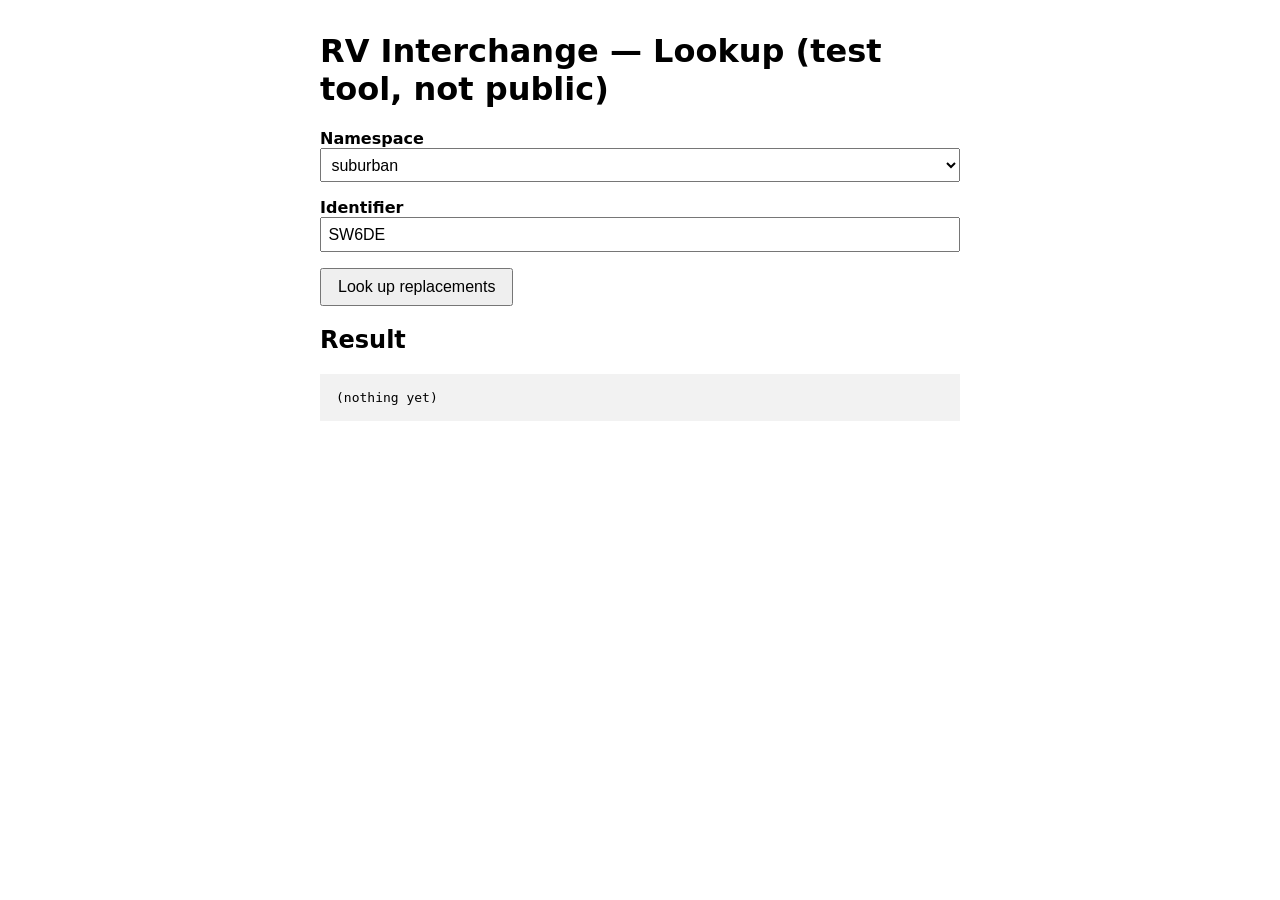
==== web/index.html @ 472de614 "Add static test lookup website" ====
<!doctype html>
<html lang="en">
<head>
  <meta charset="utf-8">
  <title>RV Interchange — Lookup (test)</title>
  <style>
    body { font-family: system-ui, sans-serif; max-width: 40rem; margin: 2rem auto; padding: 0 1rem; }
    label { display: block; margin-top: 1rem; font-weight: bold; }
    input, select { font-size: 1rem; padding: 0.4rem; width: 100%; box-sizing: border-box; }
    button { margin-top: 1rem; font-size: 1rem; padding: 0.5rem 1rem; }
    pre { background: #f2f2f2; padding: 1rem; overflow-x: auto; white-space: pre-wrap; }
    .error { color: #b00020; font-weight: bold; }
  </style>
</head>
<body>
  <h1>RV Interchange — Lookup (test tool, not public)</h1>

  <label for="ns">Namespace</label>
  <select id="ns">
    <option value="suburban">suburban</option>
    <option value="coleman">coleman</option>
    <option value="icm">icm</option>
  </select>

  <label for="identifier">Identifier</label>
  <input id="identifier" type="text" placeholder="e.g. SW6DE" value="SW6DE">

  <button id="lookup">Look up replacements</button>

  <h2>Result</h2>
  <pre id="result">(nothing yet)</pre>

  <script src="app.js"></script>
</body>
</html>
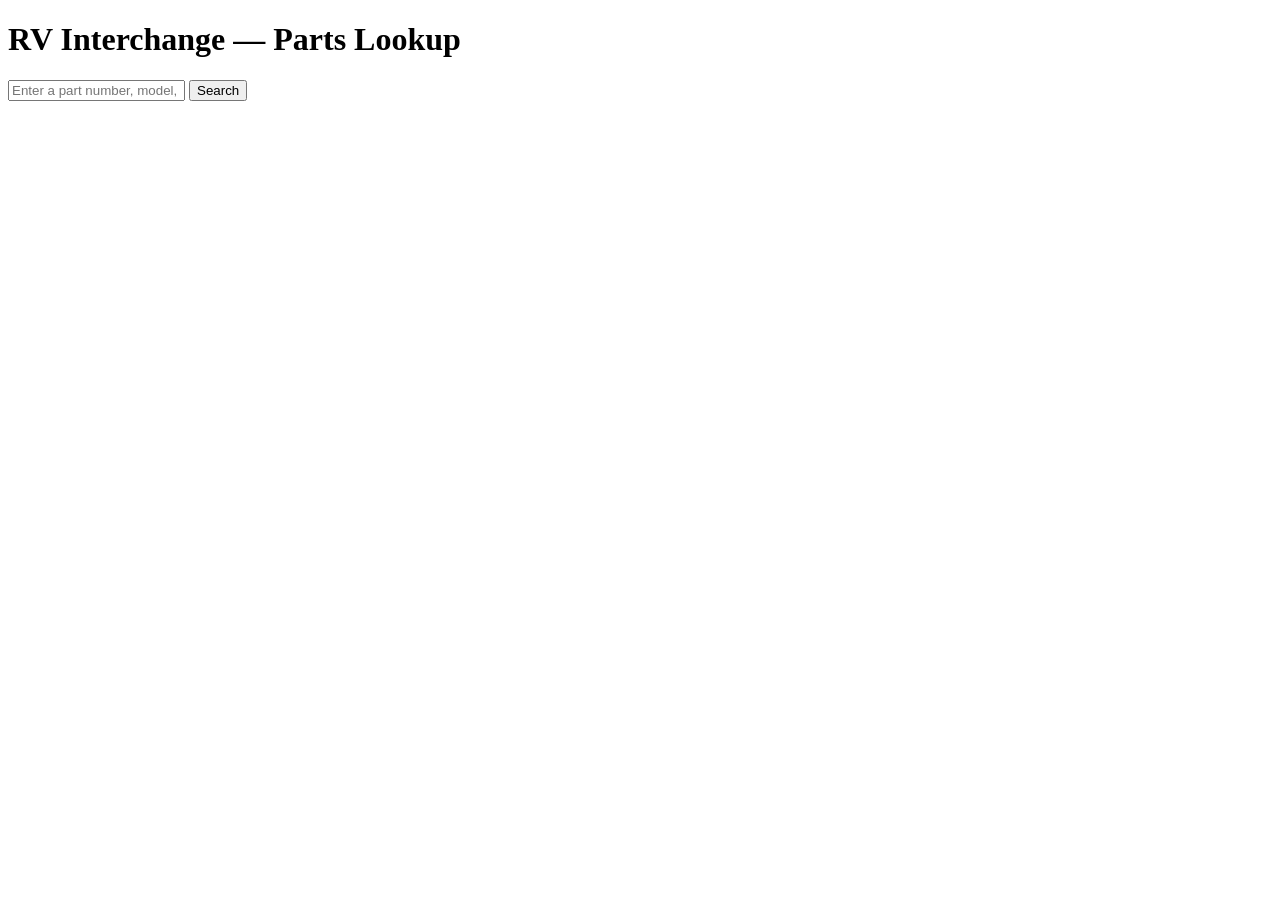
==== commit ec19de1b: "feat: rewrite main page as search-first lookup flow" ====
--- a/web/index.html
+++ b/web/index.html
@@ -2,34 +2,22 @@
 <html lang="en">
 <head>
   <meta charset="utf-8">
-  <title>RV Interchange — Lookup (test)</title>
-  <style>
-    body { font-family: system-ui, sans-serif; max-width: 40rem; margin: 2rem auto; padding: 0 1rem; }
-    label { display: block; margin-top: 1rem; font-weight: bold; }
-    input, select { font-size: 1rem; padding: 0.4rem; width: 100%; box-sizing: border-box; }
-    button { margin-top: 1rem; font-size: 1rem; padding: 0.5rem 1rem; }
-    pre { background: #f2f2f2; padding: 1rem; overflow-x: auto; white-space: pre-wrap; }
-    .error { color: #b00020; font-weight: bold; }
-  </style>
+  <title>RV Interchange — Parts Lookup</title>
+  <link rel="stylesheet" href="style.css">
 </head>
 <body>
-  <h1>RV Interchange — Lookup (test tool, not public)</h1>
+  <h1>RV Interchange — Parts Lookup</h1>
 
-  <label for="ns">Namespace</label>
-  <select id="ns">
-    <option value="suburban">suburban</option>
-    <option value="coleman">coleman</option>
-    <option value="icm">icm</option>
-  </select>
+  <form id="search-form">
+    <input id="search-input" type="text" placeholder="Enter a part number, model, or SKU" autocomplete="off">
+    <button type="submit">Search</button>
+  </form>
 
-  <label for="identifier">Identifier</label>
-  <input id="identifier" type="text" placeholder="e.g. SW6DE" value="SW6DE">
+  <div id="search-status"></div>
+  <ul id="search-results" class="result-list"></ul>
+  <div id="detail-view"></div>
 
-  <button id="lookup">Look up replacements</button>
-
-  <h2>Result</h2>
-  <pre id="result">(nothing yet)</pre>
-
+  <script src="api-client.js"></script>
   <script src="app.js"></script>
 </body>
 </html>
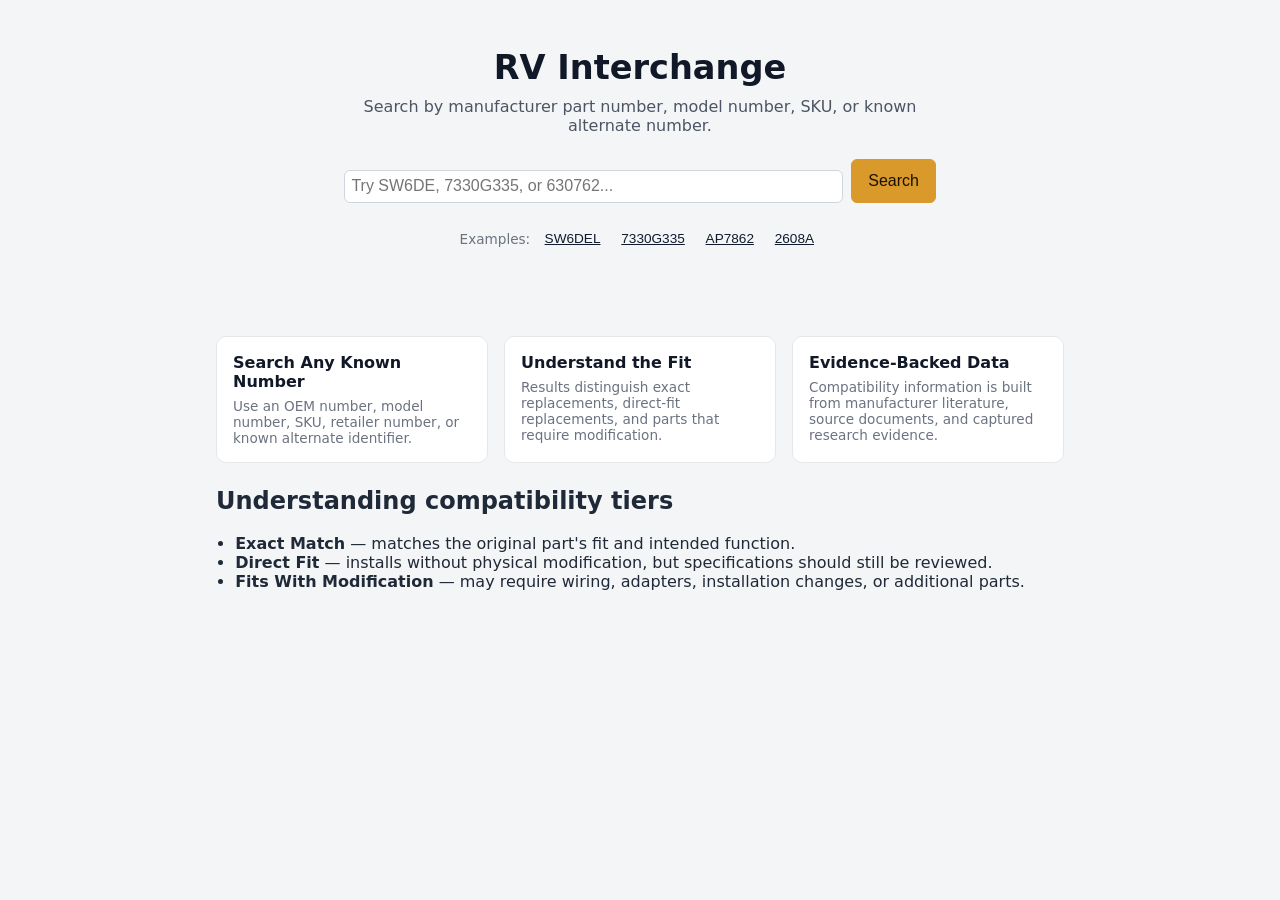
==== commit 08e87cc1: "feat: rewrite index.html with hero, search, examples, and info cards" ====
--- a/web/index.html
+++ b/web/index.html
@@ -5,19 +5,78 @@
   <title>RV Interchange — Parts Lookup</title>
   <link rel="stylesheet" href="style.css">
 </head>
-<body>
-  <h1>RV Interchange — Parts Lookup</h1>
+<body class="public-page">
+  <div id="header-slot"></div>
 
-  <form id="search-form">
-    <input id="search-input" type="text" placeholder="Enter a part number, model, or SKU" autocomplete="off">
-    <button type="submit">Search</button>
-  </form>
+  <main class="site-shell">
+    <section class="hero">
+      <h1>RV Interchange</h1>
+      <p class="hero-subtitle">
+        Search by manufacturer part number, model number, SKU, or known alternate number.
+      </p>
 
-  <div id="search-status"></div>
-  <ul id="search-results" class="result-list"></ul>
-  <div id="detail-view"></div>
+      <form id="search-form" class="search-form">
+        <label for="search-input" class="visually-hidden">Search for a part</label>
+        <input
+          id="search-input"
+          type="text"
+          placeholder="Try SW6DE, 7330G335, or 630762..."
+          autocomplete="off">
+        <button type="submit">Search</button>
+      </form>
+
+      <div class="example-chips">
+        <span class="example-chips-label">Examples:</span>
+        <button type="button" class="example-chip" data-example="SW6DEL">SW6DEL</button>
+        <button type="button" class="example-chip" data-example="7330G335">7330G335</button>
+        <button type="button" class="example-chip" data-example="AP7862">AP7862</button>
+        <button type="button" class="example-chip" data-example="2608A">2608A</button>
+      </div>
+    </section>
+
+    <div id="search-status" aria-live="polite"></div>
+
+    <div id="content">
+      <div class="info-cards">
+        <div class="info-card">
+          <h2>Search Any Known Number</h2>
+          <p>Use an OEM number, model number, SKU, retailer number, or known alternate
+            identifier.</p>
+        </div>
+        <div class="info-card">
+          <h2>Understand the Fit</h2>
+          <p>Results distinguish exact replacements, direct-fit replacements, and parts that
+            require modification.</p>
+        </div>
+        <div class="info-card">
+          <h2>Evidence-Backed Data</h2>
+          <p>Compatibility information is built from manufacturer literature, source
+            documents, and captured research evidence.</p>
+        </div>
+      </div>
+
+      <div class="tier-explainer">
+        <h2>Understanding compatibility tiers</h2>
+        <ul>
+          <li><strong>Exact Match</strong> — matches the original part's fit and intended
+            function.</li>
+          <li><strong>Direct Fit</strong> — installs without physical modification, but
+            specifications should still be reviewed.</li>
+          <li><strong>Fits With Modification</strong> — may require wiring, adapters,
+            installation changes, or additional parts.</li>
+        </ul>
+      </div>
+    </div>
+  </main>
+
+  <div id="footer-slot"></div>
 
   <script src="api-client.js"></script>
+  <script src="chrome.js"></script>
+  <script src="url-state.js"></script>
+  <script src="results.js"></script>
+  <script src="detail.js"></script>
+  <script src="discontinued.js"></script>
   <script src="app.js"></script>
 </body>
 </html>
--- a/web/style.css
+++ b/web/style.css
@@ -0,0 +1,286 @@
+* {
+  box-sizing: border-box;
+}
+
+body {
+  font-family: system-ui, sans-serif;
+  max-width: 48rem;
+  margin: 2rem auto;
+  padding: 0 1rem;
+  color: #1a1a1a;
+}
+
+h1 {
+  margin-bottom: 1.5rem;
+}
+
+h2, h3 {
+  margin-top: 1.5rem;
+}
+
+form {
+  display: flex;
+  gap: 0.5rem;
+  align-items: flex-end;
+  flex-wrap: wrap;
+}
+
+label {
+  display: flex;
+  flex-direction: column;
+  font-size: 0.85rem;
+  font-weight: bold;
+  gap: 0.25rem;
+}
+
+input {
+  font-size: 1rem;
+  padding: 0.4rem;
+}
+
+button {
+  font-size: 1rem;
+  padding: 0.5rem 1rem;
+  cursor: pointer;
+}
+
+.admin-panel {
+  border: 1px solid #ddd;
+  border-radius: 0.5rem;
+  padding: 1rem;
+  margin-bottom: 1.5rem;
+}
+
+.raw-form {
+  margin-bottom: 0.75rem;
+}
+
+pre {
+  background: #f2f2f2;
+  padding: 1rem;
+  overflow-x: auto;
+  white-space: pre-wrap;
+  border-radius: 0.35rem;
+  max-height: 24rem;
+  overflow-y: auto;
+}
+
+.error {
+  color: #b00020;
+  font-weight: bold;
+}
+
+/* ---- Public pages (index.html, coverage/how-it-works/contact.html) ---- */
+
+body.public-page {
+  max-width: none;
+  margin: 0;
+  padding: 0;
+  color: #1f2937;
+  background: #f4f5f7;
+}
+
+:focus-visible {
+  outline: 2px solid #d99a2b;
+  outline-offset: 2px;
+}
+
+.site-shell {
+  max-width: 72rem;
+  margin: 0 auto;
+  padding: 0 1.5rem;
+}
+
+.site-header {
+  background: #0f1b2d;
+  padding: 0.9rem 1.5rem;
+}
+
+.site-nav {
+  max-width: 72rem;
+  margin: 0 auto;
+  display: flex;
+  gap: 1.5rem;
+  flex-wrap: wrap;
+}
+
+.nav-link {
+  color: #cbd5e1;
+  text-decoration: none;
+  font-size: 0.9rem;
+  padding-bottom: 2px;
+  min-height: 44px;
+  display: inline-flex;
+  align-items: center;
+}
+
+.nav-link-active {
+  color: #fff;
+  border-bottom: 2px solid #d99a2b;
+}
+
+.site-footer {
+  max-width: 72rem;
+  margin: 2.5rem auto 0;
+  padding: 1.5rem;
+  font-size: 0.85rem;
+  color: #6b7280;
+  border-top: 1px solid #e5e7eb;
+}
+
+.footer-brand {
+  font-weight: 700;
+  color: #111827;
+}
+
+.footer-links {
+  display: flex;
+  gap: 1rem;
+  flex-wrap: wrap;
+  margin: 0.5rem 0;
+}
+
+.footer-links a {
+  color: #0f1b2d;
+}
+
+.footer-disclaimer {
+  margin-top: 0.75rem;
+  max-width: 48rem;
+}
+
+.stub-page {
+  max-width: 72rem;
+  margin: 0 auto;
+  padding: 3rem 1.5rem;
+}
+
+.hero {
+  max-width: 40rem;
+  margin: 0 auto;
+  padding: 3rem 1.5rem 2rem;
+  text-align: center;
+}
+
+.hero h1 {
+  font-size: 2.1rem;
+  color: #111827;
+  margin: 0 0 0.6rem;
+}
+
+.hero-subtitle {
+  color: #4b5563;
+  margin: 0 0 1.5rem;
+}
+
+.search-form {
+  justify-content: center;
+}
+
+.search-form input {
+  flex: 1;
+  min-width: 16rem;
+  background: #fff;
+  color: #111827;
+  border: 1px solid #d1d5db;
+  border-radius: 6px;
+}
+
+.search-form button {
+  background: #d99a2b;
+  border: 1px solid #d99a2b;
+  color: #1a1200;
+  border-radius: 6px;
+  min-height: 44px;
+}
+
+.example-chips {
+  margin-top: 0.9rem;
+  font-size: 0.85rem;
+  color: #6b7280;
+  display: flex;
+  flex-wrap: wrap;
+  gap: 0.5rem;
+  justify-content: center;
+  align-items: center;
+}
+
+.example-chip {
+  background: none;
+  border: none;
+  color: #0f1b2d;
+  text-decoration: underline;
+  font-size: 0.85rem;
+  padding: 0.3rem 0.4rem;
+  min-height: 44px;
+}
+
+.visually-hidden {
+  position: absolute;
+  width: 1px;
+  height: 1px;
+  overflow: hidden;
+  clip: rect(0, 0, 0, 0);
+  white-space: nowrap;
+}
+
+#search-status {
+  text-align: center;
+  min-height: 1.2rem;
+  margin: 0.5rem 0;
+  color: #374151;
+}
+
+#search-status.error {
+  color: #b00020;
+  font-weight: bold;
+}
+
+.info-cards {
+  max-width: 56rem;
+  margin: 1rem auto;
+  padding: 0 1.5rem;
+  display: grid;
+  grid-template-columns: repeat(3, 1fr);
+  gap: 1rem;
+}
+
+.info-card {
+  background: #fff;
+  border: 1px solid #e5e7eb;
+  border-radius: 10px;
+  padding: 1rem;
+}
+
+.info-card h2 {
+  font-size: 1rem;
+  margin: 0 0 0.4rem;
+  color: #111827;
+}
+
+.info-card p {
+  font-size: 0.85rem;
+  color: #6b7280;
+  margin: 0;
+}
+
+.tier-explainer {
+  max-width: 56rem;
+  margin: 1.5rem auto 3rem;
+  padding: 0 1.5rem;
+}
+
+.tier-explainer ul {
+  padding-left: 1.2rem;
+}
+
+@media (max-width: 640px) {
+  .info-cards {
+    grid-template-columns: 1fr;
+  }
+
+  .search-form {
+    flex-direction: column;
+    align-items: stretch;
+  }
+}
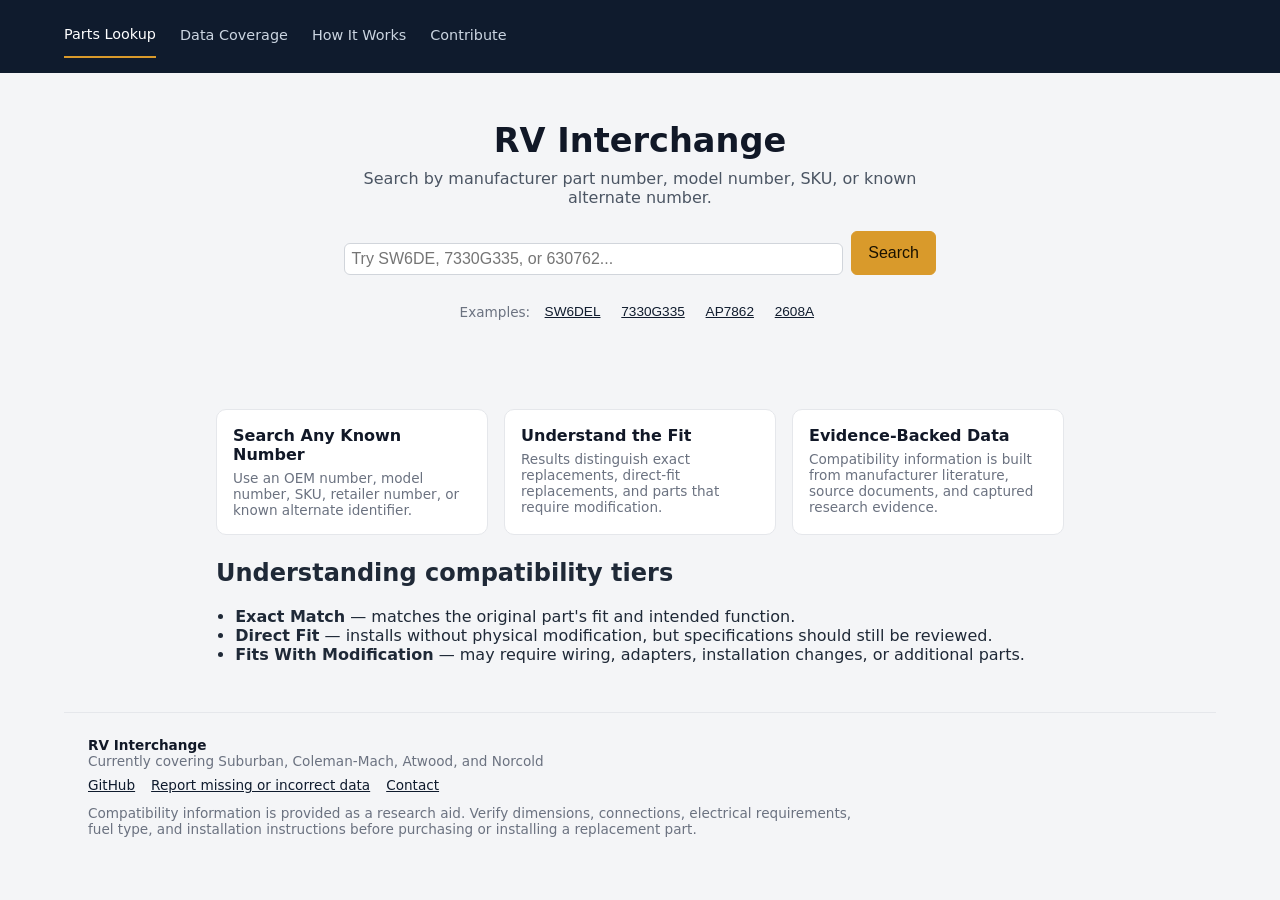
==== commit b72f9e43: "fix: bust cached navigation script" ====
--- a/web/index.html
+++ b/web/index.html
@@ -72,7 +72,7 @@
   <div id="footer-slot"></div>
 
   <script src="api-client.js"></script>
-  <script src="chrome.js"></script>
+  <script src="chrome.js?v=2360302"></script>
   <script src="url-state.js"></script>
   <script src="results.js"></script>
   <script src="detail.js"></script>
--- a/web/style.css
+++ b/web/style.css
@@ -155,6 +155,60 @@
   padding: 3rem 1.5rem;
 }
 
+.coverage-page {
+  max-width: 56rem;
+  margin: 0 auto;
+  padding: 3rem 1.5rem;
+}
+
+.coverage-page h1 {
+  color: #111827;
+}
+
+#coverage-status {
+  color: #374151;
+}
+
+#coverage-status.error {
+  color: #b00020;
+  font-weight: bold;
+}
+
+.coverage-table {
+  width: 100%;
+  border-collapse: collapse;
+  margin: 1.5rem 0;
+  font-size: 0.9rem;
+}
+
+.coverage-table th,
+.coverage-table td {
+  padding: 0.5rem 0.75rem;
+  border-bottom: 1px solid #e5e7eb;
+  text-align: left;
+}
+
+.coverage-table thead th {
+  color: #6b7280;
+  font-weight: 600;
+}
+
+.coverage-table tbody th {
+  color: #111827;
+  font-weight: 600;
+}
+
+.coverage-table td {
+  text-align: right;
+}
+
+.coverage-table tfoot th,
+.coverage-table tfoot td {
+  border-top: 2px solid #d1d5db;
+  border-bottom: none;
+  font-weight: 700;
+}
+
 .hero {
   max-width: 40rem;
   margin: 0 auto;
@@ -284,3 +338,278 @@
     align-items: stretch;
   }
 }
+
+.results-summary {
+  color: #374151;
+  font-size: 0.9rem;
+}
+
+.result-list {
+  display: flex;
+  flex-direction: column;
+  gap: 0.6rem;
+  margin: 0.5rem 0 2rem;
+}
+
+.result-card {
+  display: block;
+  width: 100%;
+  text-align: left;
+  background: #fff;
+  border: 1px solid #e5e7eb;
+  border-radius: 10px;
+  padding: 0.9rem 1rem;
+  cursor: pointer;
+  position: relative;
+  min-height: 44px;
+}
+
+.result-card:hover {
+  background: #f9fafb;
+}
+
+.result-label-meta {
+  font-size: 0.75rem;
+  font-weight: 700;
+  letter-spacing: 0.04em;
+  color: #6b7280;
+  text-transform: uppercase;
+}
+
+.result-title {
+  font-size: 1.1rem;
+  font-weight: 600;
+  color: #111827;
+  margin-top: 2px;
+}
+
+.result-title mark {
+  background: #fde68a;
+  padding: 0 2px;
+}
+
+.result-alt {
+  font-size: 0.82rem;
+  color: #6b7280;
+  margin-top: 4px;
+}
+
+.result-description {
+  font-size: 0.85rem;
+  color: #374151;
+  margin-top: 4px;
+}
+
+.result-chevron {
+  position: absolute;
+  right: 1rem;
+  top: 50%;
+  transform: translateY(-50%);
+  color: #d99a2b;
+  font-size: 1.2rem;
+}
+
+.no-results,
+.error-state {
+  max-width: 40rem;
+  margin: 1.5rem auto;
+  padding: 0 1.5rem;
+}
+
+.no-results-heading,
+.error-message {
+  font-weight: 700;
+  color: #111827;
+}
+
+@media (max-width: 640px) {
+  .result-list {
+    gap: 0.5rem;
+  }
+}
+
+.detail-view {
+  max-width: 44rem;
+  margin: 0 auto 3rem;
+  padding: 0 1.5rem;
+}
+
+.back-link {
+  background: none;
+  border: none;
+  color: #0f1b2d;
+  font-size: 0.85rem;
+  cursor: pointer;
+  padding: 0.4rem 0;
+  margin-bottom: 0.8rem;
+  min-height: 44px;
+}
+
+.detail-meta {
+  font-size: 0.75rem;
+  font-weight: 700;
+  letter-spacing: 0.04em;
+  color: #6b7280;
+  text-transform: uppercase;
+}
+
+.detail-heading {
+  font-size: 1.6rem;
+  color: #111827;
+  margin: 2px 0 4px;
+}
+
+.detail-description {
+  font-size: 0.95rem;
+  color: #374151;
+  margin: 0 0 0.6rem;
+}
+
+.detail-alt {
+  font-size: 0.85rem;
+  color: #6b7280;
+  margin-bottom: 1.2rem;
+}
+
+.section-heading {
+  font-size: 0.8rem;
+  font-weight: 700;
+  letter-spacing: 0.05em;
+  color: #374151;
+  text-transform: uppercase;
+  margin: 1.2rem 0 0.6rem;
+}
+
+.replacement-card {
+  background: #fff;
+  border: 1px solid #e5e7eb;
+  border-radius: 10px;
+  padding: 0.9rem 1rem;
+  margin-bottom: 0.6rem;
+}
+
+.replacement-card.tier-modification {
+  border: 2px solid #fecaca;
+}
+
+.tier-pill {
+  display: inline-flex;
+  align-items: center;
+  gap: 4px;
+  font-size: 0.75rem;
+  font-weight: 700;
+  padding: 2px 10px;
+  border-radius: 999px;
+}
+
+.tier-pill.tier-exact {
+  background: #dcfce7;
+  color: #166534;
+}
+
+.tier-pill.tier-direct {
+  background: #fef9c3;
+  color: #854d0e;
+}
+
+.tier-pill.tier-modification {
+  background: #fee2e2;
+  color: #991b1b;
+}
+
+.replacement-part {
+  font-size: 1.05rem;
+  font-weight: 600;
+  color: #111827;
+  margin-top: 6px;
+}
+
+.replacement-caveats {
+  font-size: 0.85rem;
+  color: #4b5563;
+  margin-top: 2px;
+}
+
+.copy-link-button {
+  margin-top: 1.2rem;
+  background: #fff;
+  border: 1px solid #d1d5db;
+  border-radius: 6px;
+  min-height: 44px;
+}
+
+.discontinued-card {
+  background: #fff;
+  border: 1px solid #e5e7eb;
+  border-radius: 10px;
+  padding: 1.2rem;
+}
+
+.chain-branch {
+  display: flex;
+  flex-direction: column;
+  align-items: flex-start;
+}
+
+.chain-node {
+  display: block;
+  text-align: left;
+  background: #f9fafb;
+  border: 1px solid #e5e7eb;
+  border-radius: 6px;
+  padding: 6px 12px;
+  cursor: pointer;
+  min-height: 44px;
+  font-size: 0.95rem;
+  color: #111827;
+}
+
+.chain-node-current {
+  border: 2px solid #16a34a;
+  background: #f0fdf4;
+  font-weight: 600;
+}
+
+.chain-node-tag {
+  color: #9ca3af;
+  font-size: 0.8rem;
+  margin-left: 6px;
+}
+
+.chain-node-current .chain-node-tag {
+  color: #166534;
+}
+
+.chain-node-unverified {
+  border: 2px solid #9ca3af;
+  background: #f3f4f6;
+  font-weight: 600;
+}
+
+.chain-node-unverified .chain-node-tag {
+  color: #6b7280;
+}
+
+.chain-node-attributes {
+  font-size: 0.78rem;
+  color: #4b5563;
+  margin-top: 3px;
+}
+
+.chain-arrow {
+  color: #d99a2b;
+  padding: 2px 0 2px 20px;
+  font-size: 0.85rem;
+}
+
+.chain-children {
+  display: flex;
+  gap: 1rem;
+  flex-wrap: wrap;
+}
+
+.discontinued-loading {
+  color: #6b7280;
+  font-size: 0.85rem;
+  margin-top: 1rem;
+}
